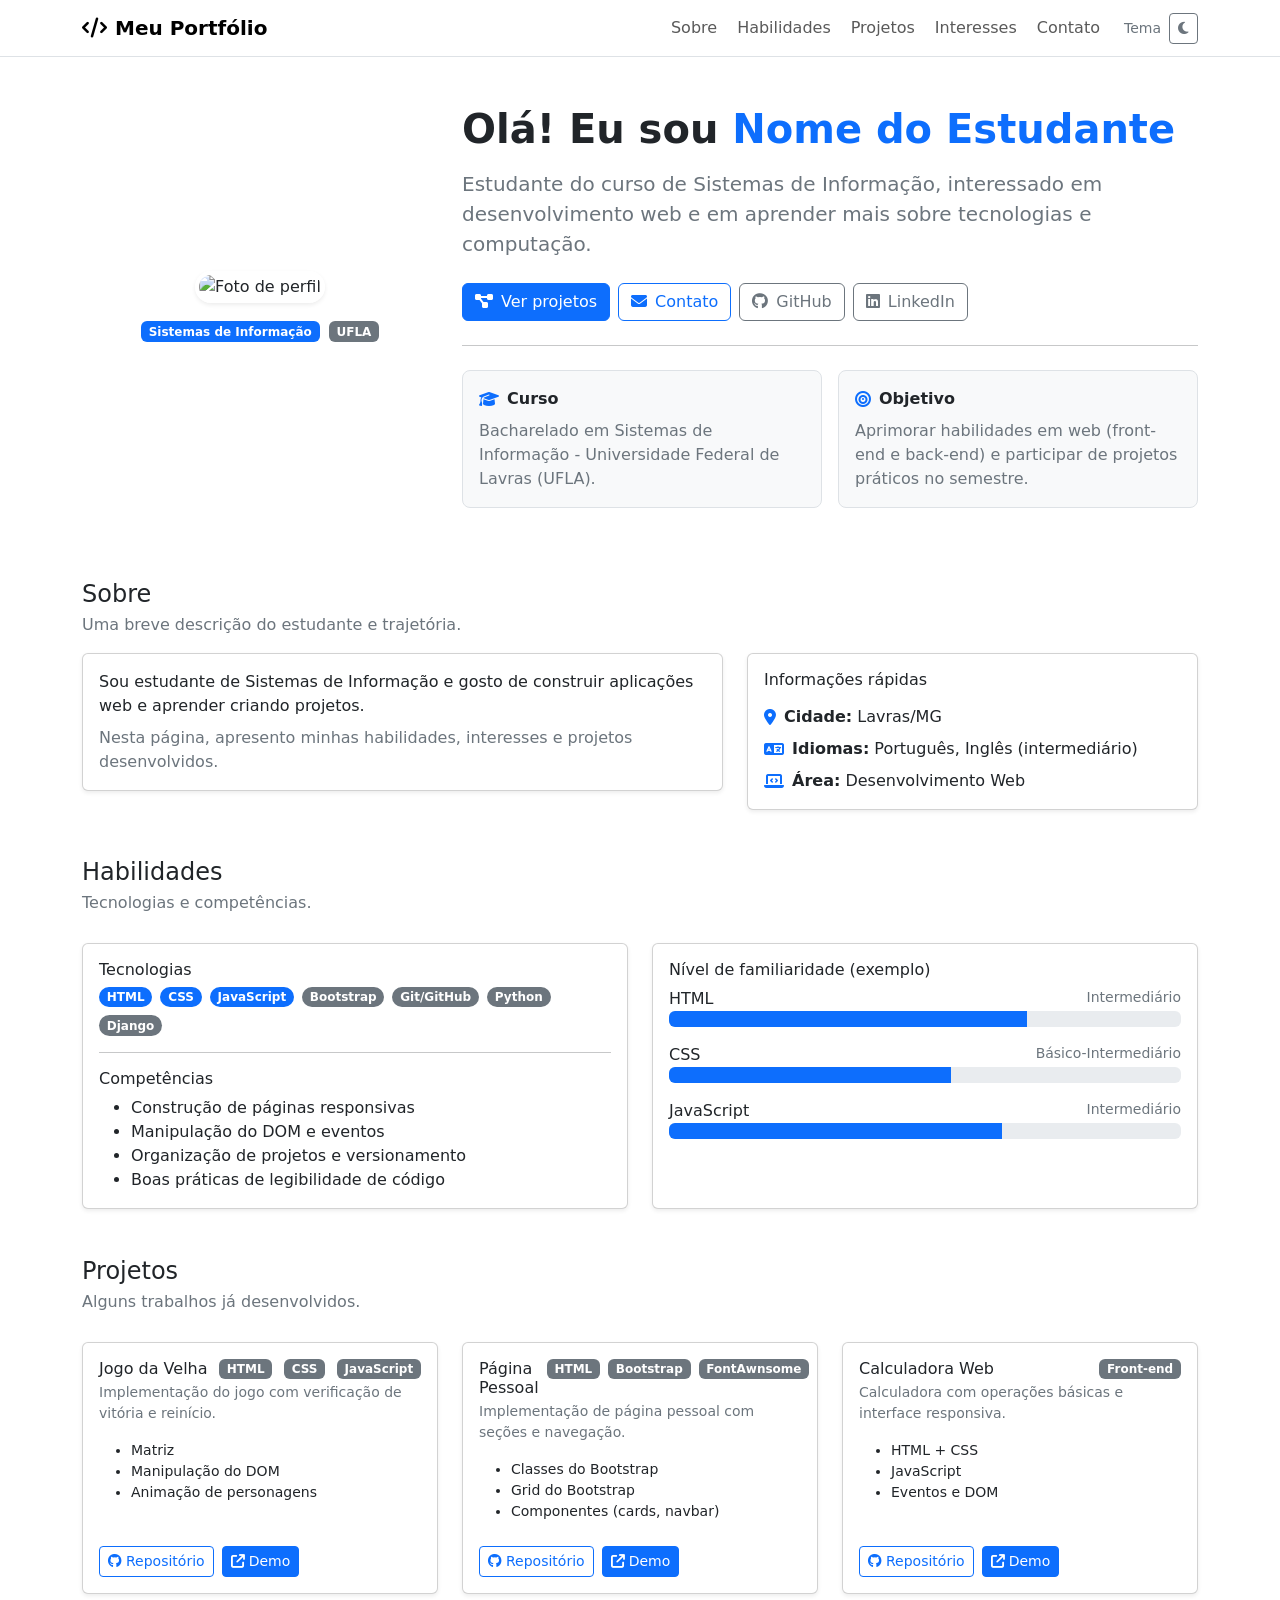
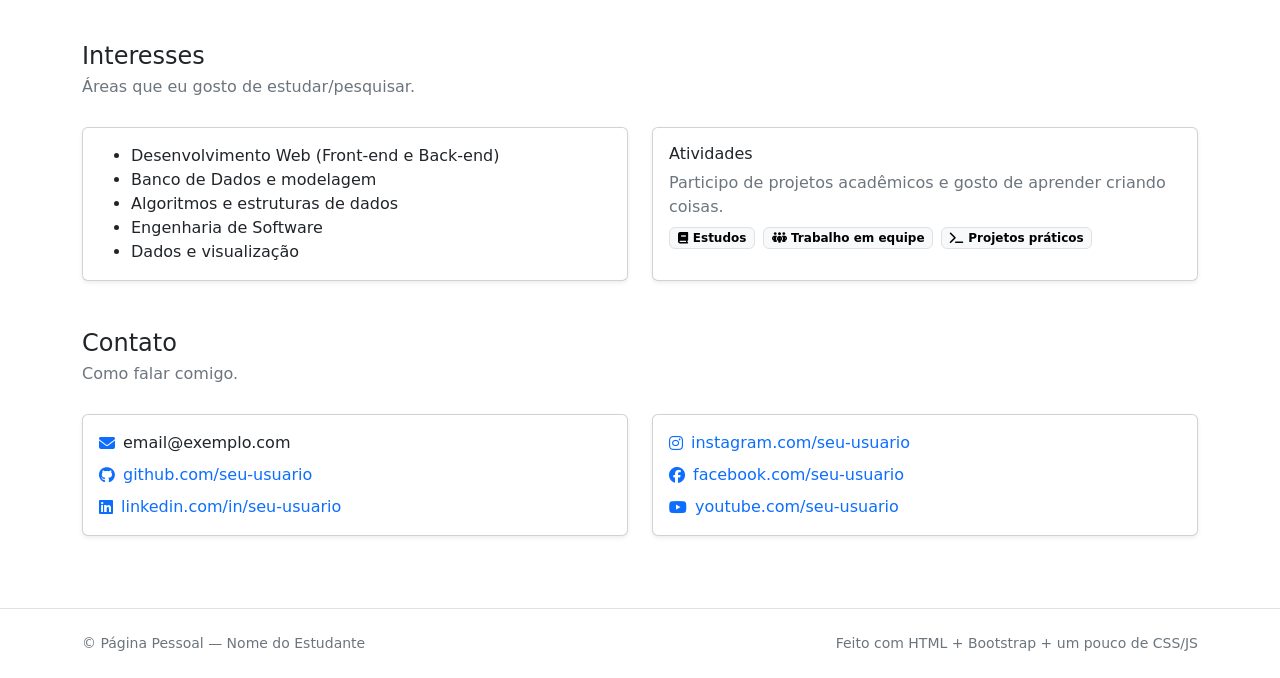
==== bootstrap/index.html @ 82d52e4e "feat: estrutura do projeto e a versao inicial com Bootstrap Cria a estrutura de pastas e arquivos in" ====
<!DOCTYPE html>
<html lang="pt-BR" data-bs-theme="light">
    <head>
        <meta charset="utf-8">
        <meta name="viewport" content="width=device-width, initial-scale=1.0">
        <title>Página Pessoal</title>

        <!-- Bootstrap 5 (CSS) -->
        <link href="https://cdn.jsdelivr.net/npm/bootstrap@5.3.3/dist/css/bootstrap.min.css" rel="stylesheet">

        <!-- Font Awesome (ícones) -->
        <link rel="stylesheet" href="https://cdnjs.cloudflare.com/ajax/libs/font-awesome/6.5.0/css/all.min.css">

        <!-- CSS do projeto (externo) -->
        <link rel="stylesheet" href="assets/css/styles.css">
    </head>
    <body class="bg-body">
        <!-- Navbar -->
        <nav class="navbar navbar-expand-lg border-bottom bg-body sticky-top">
            <div class="container">
                <a class="navbar-brand fw-semibold" href="#top">
                    <i class="fa-solid fa-code me-2"></i>Meu Portfólio
                </a>
                <button class="navbar-toggler" type="button" data-bs-toggle="collapse" data-bs-target="#navContent">
                    <span class="navbar-toggler-icon"></span>
                </button>
                <div class="collapse navbar-collapse" id="navContent">
                    <ul class="navbar-nav ms-auto gap-lg-1">
                        <li class="nav-item"><a class="nav-link" href="#sobre">Sobre</a></li>
                        <li class="nav-item"><a class="nav-link" href="#habilidades">Habilidades</a></li>
                        <li class="nav-item"><a class="nav-link" href="#projetos">Projetos</a></li>
                        <li class="nav-item"><a class="nav-link" href="#interesses">Interesses</a></li>
                        <li class="nav-item"><a class="nav-link" href="#contato">Contato</a></li>
                    </ul>
                    <div class="ms-lg-3 d-flex align-items-center gap-2 py-2 py-lg-0">
                        <span class="small text-secondary d-none d-lg-inline">Tema</span>
                        <button id="themeToggle" class="btn btn-outline-secondary btn-sm" type="button">
                            <i class="fa-solid fa-moon"></i>
                        </button>
                    </div>
                </div>
            </div>
        </nav>

        <!-- Header / Informações Básicas -->
        <header id="top" class="py-5">
            <div class="container">
                <div class="row align-items-center g-4">
                    <div class="col-12 col-lg-4 text-center">
                        <img class="profile-img shadow-sm" src="assets/img/foto.svg" alt="Foto de perfil">
                        <div class="mt-3">
                            <span class="badge text-bg-primary me-1">Sistemas de Informação</span>
                            <span class="badge text-bg-secondary">UFLA</span>
                        </div>
                    </div>
                    <div class="col-12 col-lg-8">
                        <h1 class="display-6 fw-semibold mb-3">
                            Olá! Eu sou <span class="text-primary">Nome do Estudante</span>
                        </h1>
                        <p class="lead text-secondary mb-4">
                            Estudante do curso de Sistemas de Informação, interessado em desenvolvimento web e em aprender mais sobre tecnologias e computação.
                        </p>
                        <div class="d-flex flex-wrap gap-2">
                            <a class="btn btn-primary" href="#projetos">
                                <i class="fa-solid fa-diagram-project me-2"></i>Ver projetos
                            </a>
                            <a class="btn btn-outline-primary" href="#contato">
                                <i class="fa-solid fa-envelope me-2"></i>Contato
                            </a>
                            <a class="btn btn-outline-secondary" href="https://github.com/" target="_blank">
                                <i class="fa-brands fa-github me-2"></i>GitHub
                            </a>
                            <a class="btn btn-outline-secondary" href="https://www.linkedin.com/" target="_blank">
                                <i class="fa-brands fa-linkedin me-2"></i>LinkedIn
                            </a>
                        </div>
                        <hr class="my-4">
                        <div class="row g-3">
                            <div class="col-12 col-md-6">
                                <div class="p-3 rounded-3 border bg-body-tertiary">
                                    <div class="d-flex align-items-center gap-2 mb-2">
                                        <i class="fa-solid fa-graduation-cap text-primary"></i>
                                        <strong>Curso</strong>
                                    </div>
                                    <p class="mb-0 text-secondary">
                                        Bacharelado em Sistemas de Informação - Universidade Federal de Lavras (UFLA).
                                    </p>
                                </div>
                            </div>
                            <div class="col-12 col-md-6">
                                <div class="p-3 rounded-3 border bg-body-tertiary">
                                    <div class="d-flex align-items-center gap-2 mb-2">
                                        <i class="fa-solid fa-bullseye text-primary"></i>
                                        <strong>Objetivo</strong>
                                    </div>
                                    <p class="mb-0 text-secondary">
                                        Aprimorar habilidades em web (front-end e back-end) e participar de projetos práticos no semestre.
                                    </p>
                                </div>
                            </div>
                        </div>
                    </div>
                </div>
            </div>
        </header>

        <main class="pb-5">
            <!-- Sobre -->
            <section id="sobre" class="py-4">
                <div class="container">
                    <div class="mb-3">
                        <h2 class="h4 mb-1">Sobre</h2>
                        <p class="text-secondary mb-0">Uma breve descrição do estudante e trajetória.</p>
                    </div>
                    <div class="row g-4">
                        <div class="col-12 col-lg-7">
                            <div class="card shadow-sm">
                                <div class="card-body">
                                    <p class="mb-2">
                                        Sou estudante de Sistemas de Informação e gosto de construir aplicações web e aprender criando projetos.
                                    </p>
                                    <p class="mb-0 text-secondary">
                                        Nesta página, apresento minhas habilidades, interesses e projetos desenvolvidos.
                                    </p>
                                </div>
                            </div>
                        </div>
                        <div class="col-12 col-lg-5">
                            <div class="card shadow-sm">
                                <div class="card-body">
                                    <h3 class="h6 mb-3">Informações rápidas</h3>
                                    <ul class="list-unstyled mb-0">
                                        <li class="d-flex gap-2 mb-2">
                                            <i class="fa-solid fa-location-dot text-primary mt-1"></i>
                                            <div><strong>Cidade:</strong> Lavras/MG</div>
                                        </li>
                                        <li class="d-flex gap-2 align-items-start mb-2">
                                            <i class="fa-solid fa-language mt-1 text-primary"></i>
                                            <div><strong>Idiomas:</strong> Português, Inglês (intermediário)</div>
                                        </li>
                                        <li class="d-flex gap-2">
                                            <i class="fa-solid fa-laptop-code text-primary mt-1"></i>
                                            <div><strong>Área:</strong> Desenvolvimento Web</div>
                                        </li>
                                    </ul>
                                </div>
                            </div>
                        </div>
                    </div>
                </div>
            </section>
            <!-- Habilidades -->
            <section id="habilidades" class="py-4">
                <div class="container">
                    <div class="section-title">
                        <h2 class="h4 mb-1">Habilidades</h2>
                        <p class="text-secondary mb-0">Tecnologias e competências.</p>
                    </div>
                    <div class="row g-4 mt-1">
                        <div class="col-12 col-lg-6">
                            <div class="card shadow-sm h-100">
                                <div class="card-body">
                                    <h3 class="h6">Tecnologias</h3>
                                    <div class="d-flex flex-wrap gap-2">
                                        <span class="badge rounded-pill text-bg-primary">HTML</span>
                                        <span class="badge rounded-pill text-bg-primary">CSS</span>
                                        <span class="badge rounded-pill text-bg-primary">JavaScript</span>
                                        <span class="badge rounded-pill text-bg-secondary">Bootstrap</span>
                                        <span class="badge rounded-pill text-bg-secondary">Git/GitHub</span>
                                        <span class="badge rounded-pill text-bg-secondary">Python</span>
                                        <span class="badge rounded-pill text-bg-secondary">Django</span>
                                    </div>
                                    <hr>
                                    <h3 class="h6">Competências</h3>
                                    <ul class="mb-0">
                                        <li>Construção de páginas responsivas</li>
                                        <li>Manipulação do DOM e eventos</li>
                                        <li>Organização de projetos e versionamento</li>
                                        <li>Boas práticas de legibilidade de código</li>
                                    </ul>
                                </div>
                            </div>
                        </div>
                        <div class="col-12 col-lg-6">
                            <div class="card shadow-sm h-100">
                                <div class="card-body">
                                    <h3 class="h6">Nível de familiaridade (exemplo)</h3>
                                    <div class="mb-3">
                                        <div class="d-flex justify-content-between">
                                            <span>HTML</span><span class="text-secondary small">Intermediário</span>
                                        </div>
                                        <div class="progress" role="progressbar" aria-label="HTML" aria-valuenow="70" aria-valuemin="0" aria-valuemax="100">
                                            <div class="progress-bar" style="width: 70%"></div>
                                        </div>
                                    </div>
                                    <div class="mb-3">
                                        <div class="d-flex justify-content-between">
                                            <span>CSS</span><span class="text-secondary small">Básico-Intermediário</span>
                                        </div>
                                        <div class="progress" role="progressbar" aria-label="CSS" aria-valuenow="55" aria-valuemin="0" aria-valuemax="100">
                                            <div class="progress-bar" style="width: 55%"></div>
                                        </div>
                                    </div>
                                    <div class="mb-0">
                                        <div class="d-flex justify-content-between">
                                            <span>JavaScript</span><span class="text-secondary small">Intermediário</span>
                                        </div>
                                        <div class="progress" role="progressbar" aria-label="JavaScript" aria-valuenow="65" aria-valuemin="0" aria-valuemax="100">
                                            <div class="progress-bar" style="width: 65%"></div>
                                        </div>
                                    </div>
                                </div>
                            </div>
                        </div>
                    </div>
                </div>
            </section>
            <!-- Projetos -->
            <section id="projetos" class="py-4">
                <div class="container">
                    <div class="section-title">
                        <h2 class="h4 mb-1">Projetos</h2>
                        <p class="text-secondary mb-0">Alguns trabalhos já desenvolvidos.</p>
                    </div>
                    <div class="row g-4 mt-1">
                        <div class="col-12 col-md-6 col-lg-4">
                            <div class="card shadow-sm h-100">
                                <div class="card-body d-flex flex-column">
                                    <div class="d-flex align-items-start justify-content-between gap-2">
                                        <h3 class="h6 mb-1">Jogo da Velha</h3>
                                        <span class="badge text-bg-secondary">HTML</span>
                                        <span class="badge text-bg-secondary">CSS</span>
                                        <span class="badge text-bg-secondary">JavaScript</span>
                                    </div>
                                    <p class="text-secondary small">
                                        Implementação do jogo com verificação de vitória e reinício.
                                    </p>
                                    <ul class="small mb-4">
                                        <li>Matriz</li>
                                        <li>Manipulação do DOM</li>
                                        <li>Animação de personagens</li>
                                    </ul>
                                    <div class="mt-auto d-flex gap-2">
                                        <a class="btn btn-sm btn-outline-primary" href="#" target="_blank" rel="noreferrer">
                                            <i class="fa-brands fa-github me-1"></i>Repositório
                                        </a>
                                        <a class="btn btn-sm btn-primary" href="#" target="_blank" rel="noreferrer">
                                            <i class="fa-solid fa-arrow-up-right-from-square me-1"></i>Demo
                                        </a>
                                    </div>
                                </div>
                            </div>
                        </div>
                        <div class="col-12 col-md-6 col-lg-4">
                            <div class="card shadow-sm h-100">
                                <div class="card-body d-flex flex-column">
                                    <div class="d-flex align-items-start justify-content-between gap-2">
                                        <h3 class="h6 mb-1">Página Pessoal</h3>
                                        <span class="badge text-bg-secondary">HTML</span>
                                        <span class="badge text-bg-secondary">Bootstrap</span>
                                        <span class="badge text-bg-secondary">FontAwnsome</span>
                                    </div>
                                    <p class="text-secondary small">
                                        Implementação de página pessoal com seções e navegação.
                                    </p>
                                    <ul class="small mb-4">
                                        <li>Classes do Bootstrap</li>
                                        <li>Grid do Bootstrap</li>
                                        <li>Componentes (cards, navbar)</li>
                                    </ul>
                                    <div class="mt-auto d-flex gap-2">
                                        <a class="btn btn-sm btn-outline-primary" href="#" target="_blank" rel="noreferrer">
                                            <i class="fa-brands fa-github me-1"></i>Repositório
                                        </a>
                                        <a class="btn btn-sm btn-primary" href="#" target="_blank" rel="noreferrer">
                                            <i class="fa-solid fa-arrow-up-right-from-square me-1"></i>Demo
                                        </a>
                                    </div>
                                </div>
                            </div>
                        </div>
                        <div class="col-12 col-md-6 col-lg-4">
                            <div class="card shadow-sm h-100">
                                <div class="card-body d-flex flex-column">
                                    <div class="d-flex align-items-start justify-content-between gap-2">
                                        <h3 class="h6 mb-1">Calculadora Web</h3>
                                        <span class="badge text-bg-secondary">Front-end</span>
                                    </div>
                                    <p class="text-secondary small">
                                        Calculadora com operações básicas e interface responsiva.
                                    </p>
                                    <ul class="small mb-4">
                                        <li>HTML + CSS</li>
                                        <li>JavaScript</li>
                                        <li>Eventos e DOM</li>
                                    </ul>
                                    <div class="mt-auto d-flex gap-2">
                                        <a class="btn btn-sm btn-outline-primary" href="#" target="_blank" rel="noreferrer">
                                            <i class="fa-brands fa-github me-1"></i>Repositório
                                        </a>
                                        <a class="btn btn-sm btn-primary" href="#" target="_blank" rel="noreferrer">
                                            <i class="fa-solid fa-arrow-up-right-from-square me-1"></i>Demo
                                        </a>
                                    </div>
                                </div>
                            </div>
                        </div>
                    </div>
                </div>
            </section>
            <!-- Interesses -->
            <section id="interesses" class="py-4">
                <div class="container">
                    <div class="section-title">
                        <h2 class="h4 mb-1">Interesses</h2>
                        <p class="text-secondary mb-0">Áreas que eu gosto de estudar/pesquisar.</p>
                    </div>
                    <div class="row g-4 mt-1">
                        <div class="col-12 col-lg-6">
                            <div class="card shadow-sm h-100">
                                <div class="card-body">
                                    <ul class="mb-0">
                                    <li>Desenvolvimento Web (Front-end e Back-end)</li>
                                    <li>Banco de Dados e modelagem</li>
                                    <li>Algoritmos e estruturas de dados</li>
                                    <li>Engenharia de Software</li>
                                    <li>Dados e visualização</li>
                                    </ul>
                                </div>
                            </div>
                        </div>
                        <div class="col-12 col-lg-6">
                            <div class="card shadow-sm h-100">
                                <div class="card-body">
                                    <h3 class="h6">Atividades</h3>
                                    <p class="text-secondary mb-2">
                                        Participo de projetos acadêmicos e gosto de aprender criando coisas.
                                    </p>
                                    <div class="d-flex flex-wrap gap-2">
                                        <span class="badge text-bg-light border"><i class="fa-solid fa-book me-1"></i>Estudos</span>
                                        <span class="badge text-bg-light border"><i class="fa-solid fa-people-group me-1"></i>Trabalho em equipe</span>
                                        <span class="badge text-bg-light border"><i class="fa-solid fa-terminal me-1"></i>Projetos práticos</span>
                                    </div>
                                </div>
                            </div>
                        </div>
                    </div>
                </div>
            </section>
            <!-- Contato -->
            <section id="contato" class="py-4">
                <div class="container">
                    <div class="section-title">
                        <h2 class="h4 mb-1">Contato</h2>
                        <p class="text-secondary mb-0">Como falar comigo.</p>
                    </div>
                    <div class="row g-4 mt-1">
                        <div class="col-12 col-lg-6">
                            <div class="card shadow-sm">
                                <div class="card-body">
                                    <ul class="list-unstyled mb-0">
                                        <li class="d-flex gap-2 align-items-center mb-2">
                                            <i class="fa-solid fa-envelope text-primary"></i>
                                            <span>email@exemplo.com</span>
                                        </li>
                                        <li class="d-flex gap-2 align-items-center mb-2">
                                            <i class="fa-brands fa-github text-primary"></i>
                                            <a class="link-underline link-underline-opacity-0" href="https://github.com/" target="_blank" rel="noreferrer">
                                                github.com/seu-usuario
                                            </a>
                                        </li>
                                        <li class="d-flex gap-2 align-items-center">
                                            <i class="fa-brands fa-linkedin text-primary"></i>
                                            <a class="link-underline link-underline-opacity-0" href="https://www.linkedin.com/" target="_blank" rel="noreferrer">
                                                linkedin.com/in/seu-usuario
                                            </a>
                                        </li>
                                    </ul>
                                </div>
                            </div>
                        </div>
                        <div class="col-12 col-lg-6">
                            <div class="card shadow-sm">
                                <div class="card-body">
                                    <ul class="list-unstyled mb-0">
                                        <li class="d-flex gap-2 align-items-center mb-2">
                                            <i class="fa-brands fa-instagram text-primary"></i>
                                            <a class="link-underline link-underline-opacity-0" href="https://instagram.com/" target="_blank" rel="noreferrer">
                                                instagram.com/seu-usuario
                                            </a>
                                        </li>
                                        <li class="d-flex gap-2 align-items-center mb-2">
                                            <i class="fa-brands fa-facebook text-primary"></i>
                                            <a class="link-underline link-underline-opacity-0" href="https://facebook.com/" target="_blank" rel="noreferrer">
                                                facebook.com/seu-usuario
                                            </a>
                                        </li>
                                        <li class="d-flex gap-2 align-items-center">
                                            <i class="fa-brands fa-youtube text-primary"></i>
                                            <a class="link-underline link-underline-opacity-0" href="https://www.youtube.com/" target="_blank" rel="noreferrer">
                                                youtube.com/seu-usuario
                                            </a>
                                        </li>
                                    </ul>
                                </div>
                            </div>
                        </div>
                    </div>
                </div>
            </section>
        </main>

        <!-- Rodapé da Página -->
        <footer class="border-top py-4">
            <div class="container d-flex flex-column flex-md-row justify-content-between gap-2">
                <small class="text-secondary">© <span id="year"></span> Página Pessoal — Nome do Estudante</small>
                <small class="text-secondary">Feito com HTML + Bootstrap + um pouco de CSS/JS</small>
            </div>
        </footer>

        <!-- Bootstrap JS (necessário para navbar colapsável) -->
        <script src="https://cdn.jsdelivr.net/npm/bootstrap@5.3.3/dist/js/bootstrap.bundle.min.js"></script>

        <!-- JS do projeto -->
        <script src="assets/js/script.js"></script>
    </body>
</html>
---- bootstrap/assets/css/styles.css ----
/* Ajusta tamanho da imagem de perfil */
.profile-img {
    width: 160px;
    height: 160px;
    border-radius: 999px;
    border: 4px solid rgba(255, 255, 255, 0.7);
}

/* Melhorar espaçamento do âncora/título (por causa da navbar fixa) */
section {
    scroll-margin-top: 90px;
}
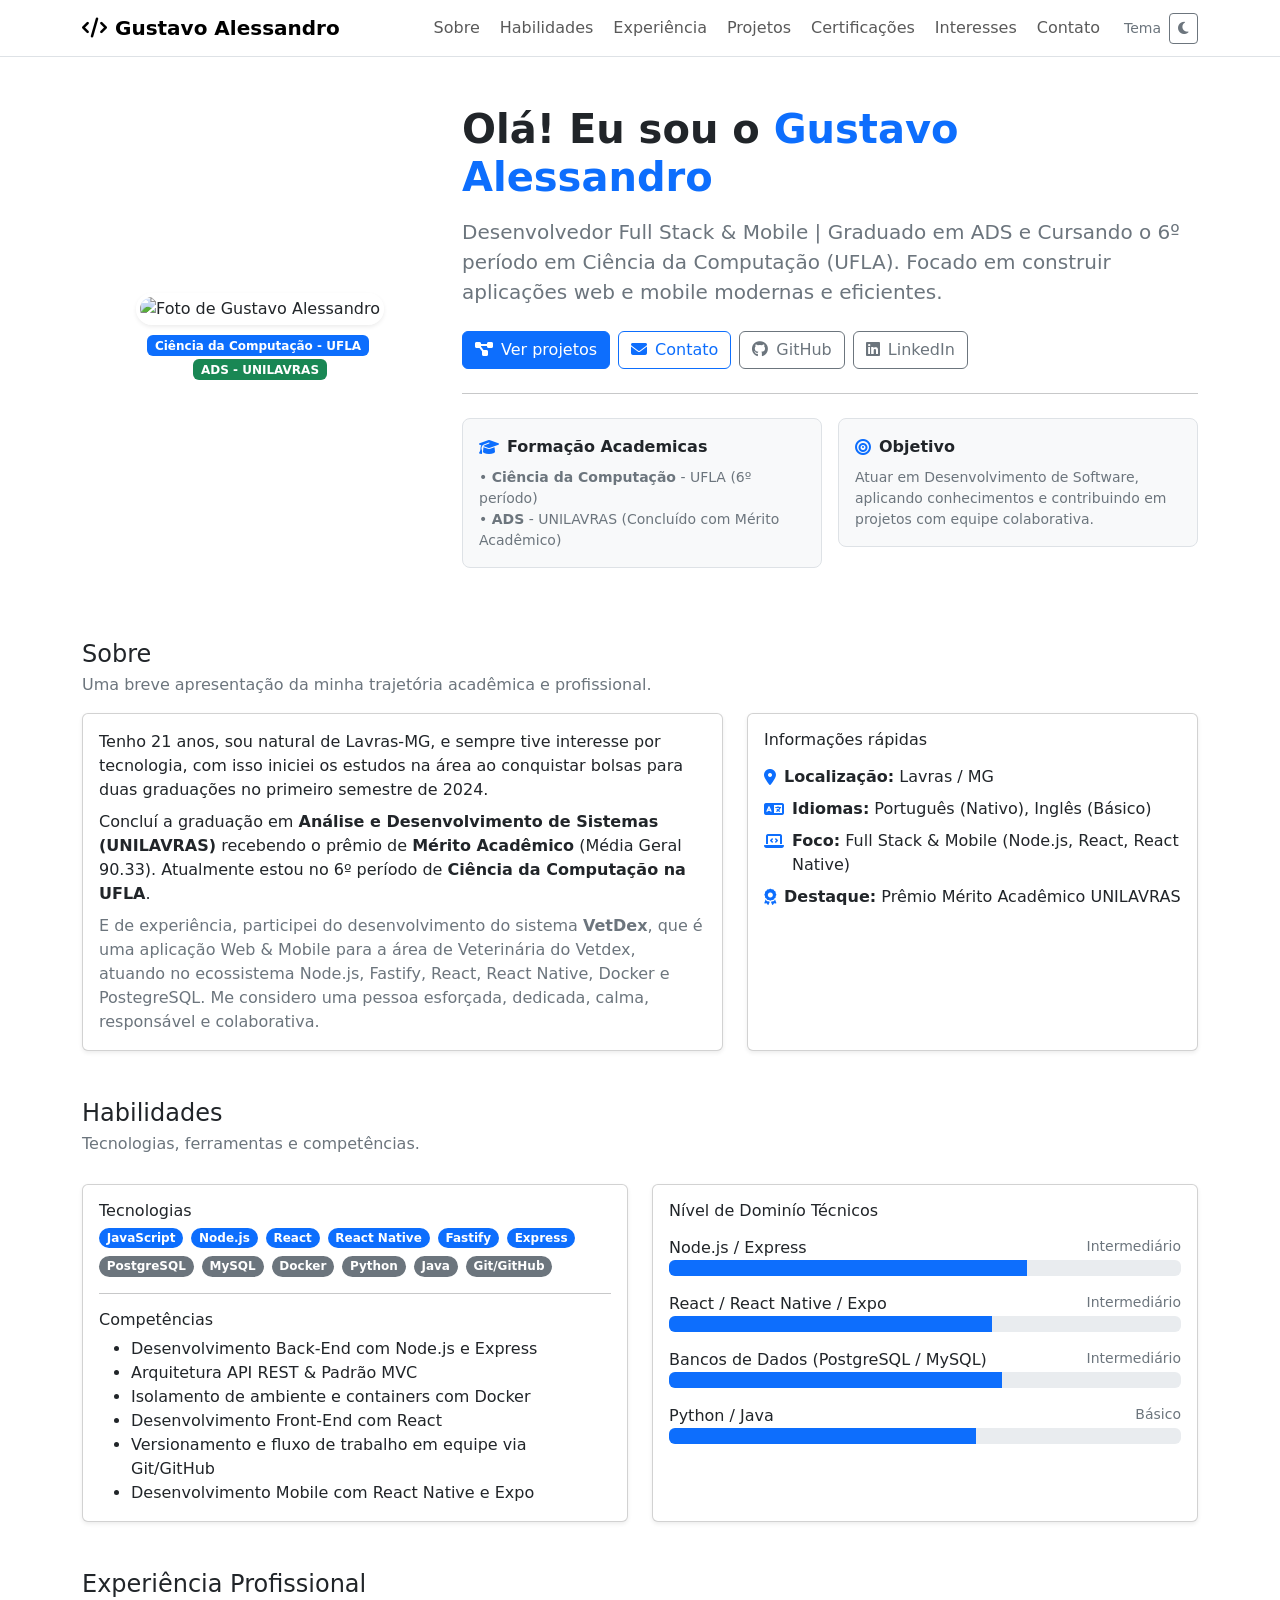
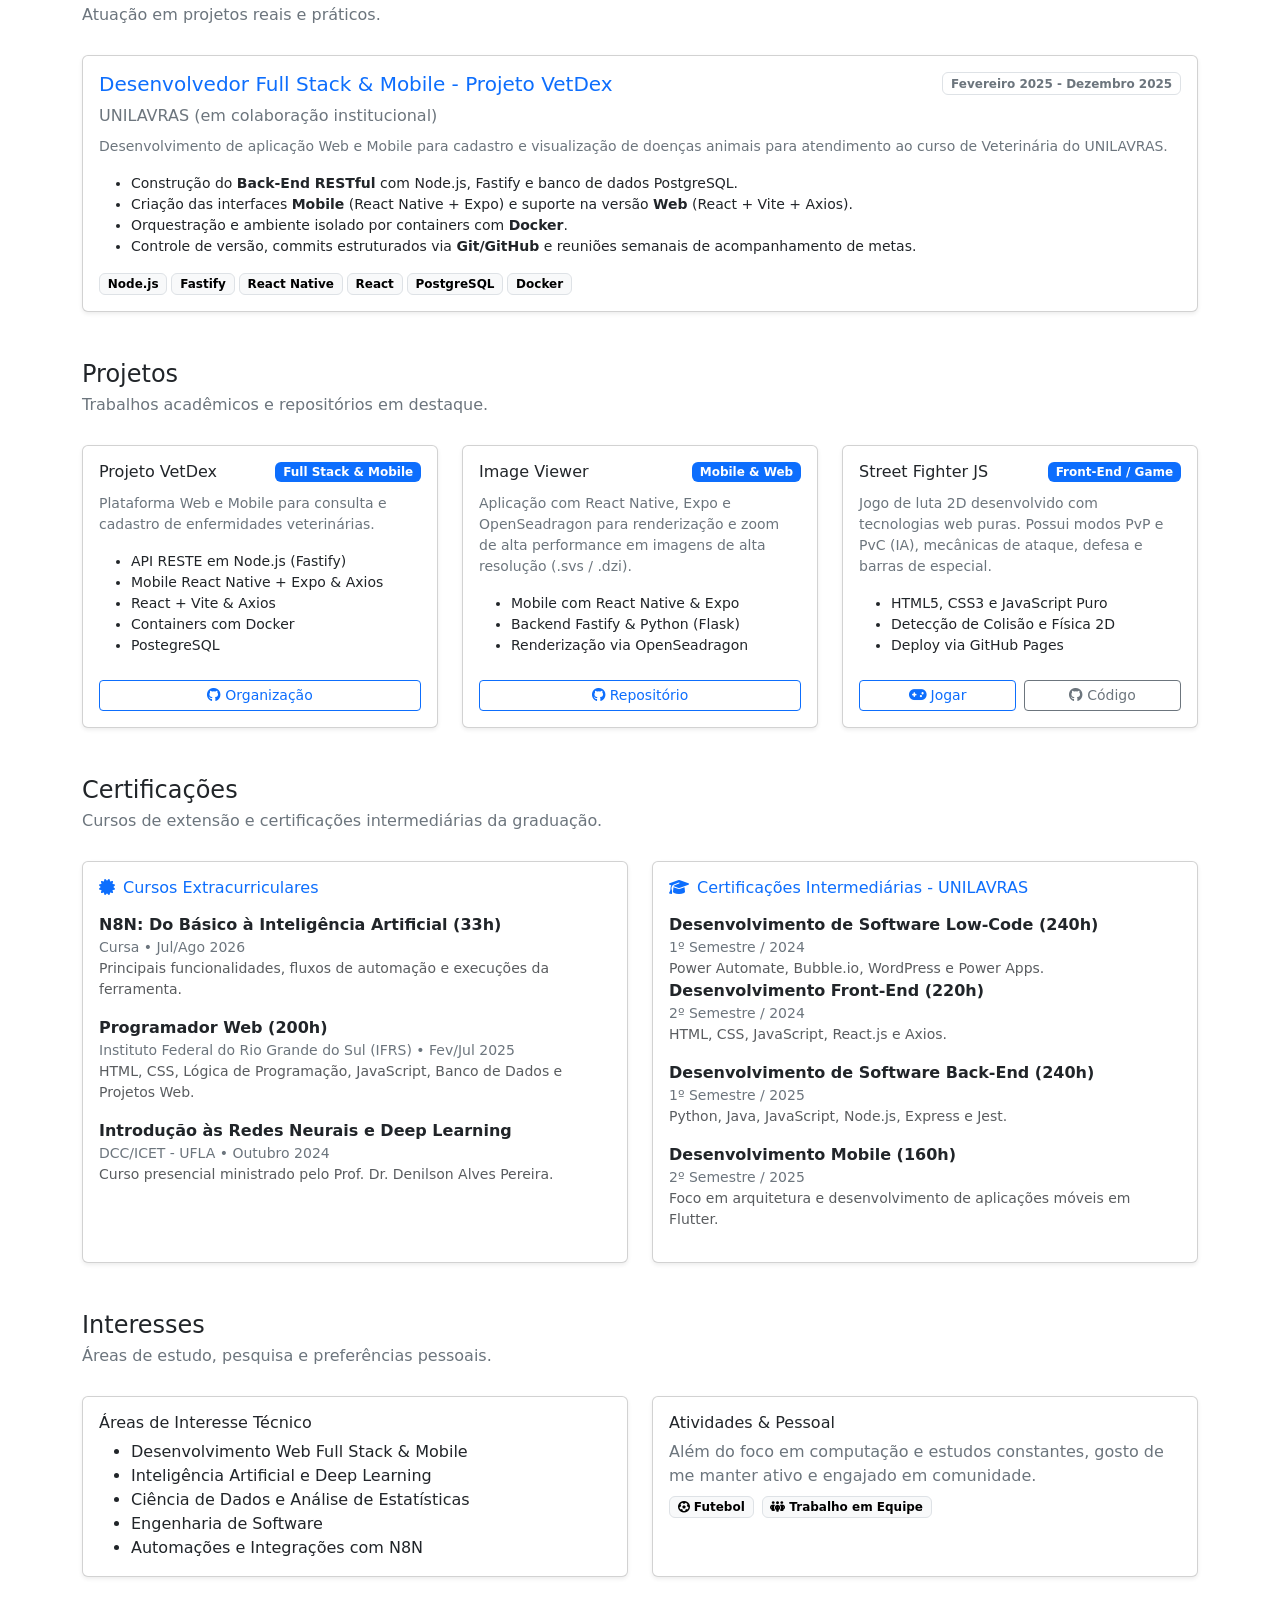
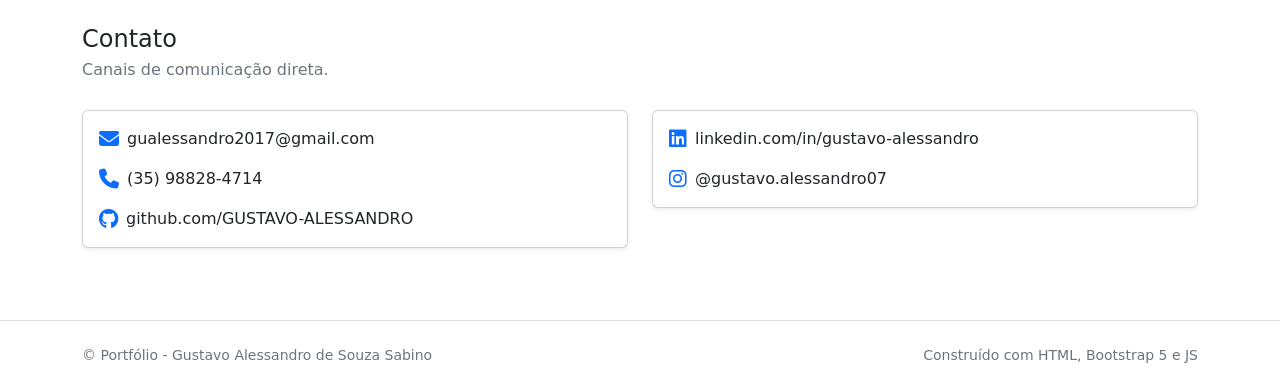
==== commit 9e5a1abb: "feat(portfolio): adiciona projetos, certificações e dados pessoais na aba do bootstrap Atualiza a pá" ====
--- a/bootstrap/index.html
+++ b/bootstrap/index.html
@@ -3,7 +3,7 @@
     <head>
         <meta charset="utf-8">
         <meta name="viewport" content="width=device-width, initial-scale=1.0">
-        <title>Página Pessoal</title>
+        <title>Portfólio Gustavo Alessandro</title>
 
         <!-- Bootstrap 5 (CSS) -->
         <link href="https://cdn.jsdelivr.net/npm/bootstrap@5.3.3/dist/css/bootstrap.min.css" rel="stylesheet">
@@ -19,7 +19,7 @@
         <nav class="navbar navbar-expand-lg border-bottom bg-body sticky-top">
             <div class="container">
                 <a class="navbar-brand fw-semibold" href="#top">
-                    <i class="fa-solid fa-code me-2"></i>Meu Portfólio
+                    <i class="fa-solid fa-code me-2"></i>Gustavo Alessandro
                 </a>
                 <button class="navbar-toggler" type="button" data-bs-toggle="collapse" data-bs-target="#navContent">
                     <span class="navbar-toggler-icon"></span>
@@ -28,13 +28,15 @@
                     <ul class="navbar-nav ms-auto gap-lg-1">
                         <li class="nav-item"><a class="nav-link" href="#sobre">Sobre</a></li>
                         <li class="nav-item"><a class="nav-link" href="#habilidades">Habilidades</a></li>
+                        <li class="nav-item"><a class="nav-link" href="#experiencia">Experiência</a></li>
                         <li class="nav-item"><a class="nav-link" href="#projetos">Projetos</a></li>
+                        <li class="nav-item"><a class="nav-link" href="#certificacoes">Certificações</a></li>
                         <li class="nav-item"><a class="nav-link" href="#interesses">Interesses</a></li>
                         <li class="nav-item"><a class="nav-link" href="#contato">Contato</a></li>
                     </ul>
                     <div class="ms-lg-3 d-flex align-items-center gap-2 py-2 py-lg-0">
                         <span class="small text-secondary d-none d-lg-inline">Tema</span>
-                        <button id="themeToggle" class="btn btn-outline-secondary btn-sm" type="button">
+                        <button id="themeToggle" class="btn btn-outline-secondary btn-sm" type="button" aria-label="Alternar tema">
                             <i class="fa-solid fa-moon"></i>
                         </button>
                     </div>
@@ -47,18 +49,18 @@
             <div class="container">
                 <div class="row align-items-center g-4">
                     <div class="col-12 col-lg-4 text-center">
-                        <img class="profile-img shadow-sm" src="assets/img/foto.svg" alt="Foto de perfil">
-                        <div class="mt-3">
-                            <span class="badge text-bg-primary me-1">Sistemas de Informação</span>
-                            <span class="badge text-bg-secondary">UFLA</span>
+                        <img class="profile-img shadow-sm" src="assets/img/foto.svg" alt="Foto de Gustavo Alessandro">
+                        <div class="mt-2">
+                            <span class="badge text-bg-primary me-1">Ciência da Computação - UFLA</span>
+                            <span class="badge text-bg-success">ADS - UNILAVRAS</span>
                         </div>
                     </div>
                     <div class="col-12 col-lg-8">
                         <h1 class="display-6 fw-semibold mb-3">
-                            Olá! Eu sou <span class="text-primary">Nome do Estudante</span>
+                            Olá! Eu sou o <span class="text-primary">Gustavo Alessandro</span>
                         </h1>
                         <p class="lead text-secondary mb-4">
-                            Estudante do curso de Sistemas de Informação, interessado em desenvolvimento web e em aprender mais sobre tecnologias e computação.
+                            Desenvolvedor Full Stack & Mobile | Graduado em ADS e Cursando o 6º período em Ciência da Computação (UFLA). Focado em construir aplicações web e mobile modernas e eficientes.
                         </p>
                         <div class="d-flex flex-wrap gap-2">
                             <a class="btn btn-primary" href="#projetos">
@@ -67,10 +69,10 @@
                             <a class="btn btn-outline-primary" href="#contato">
                                 <i class="fa-solid fa-envelope me-2"></i>Contato
                             </a>
-                            <a class="btn btn-outline-secondary" href="https://github.com/" target="_blank">
+                            <a class="btn btn-outline-secondary" href="https://github.com/GUSTAVO-ALESSANDRO" target="_blank" rel="noreferrer">
                                 <i class="fa-brands fa-github me-2"></i>GitHub
                             </a>
-                            <a class="btn btn-outline-secondary" href="https://www.linkedin.com/" target="_blank">
+                            <a class="btn btn-outline-secondary" href="https://www.linkedin.com/in/gustavo-alessandro-de-souza-sabino-3167a1341" target="_blank" rel="noreferrer">
                                 <i class="fa-brands fa-linkedin me-2"></i>LinkedIn
                             </a>
                         </div>
@@ -80,10 +82,11 @@
                                 <div class="p-3 rounded-3 border bg-body-tertiary">
                                     <div class="d-flex align-items-center gap-2 mb-2">
                                         <i class="fa-solid fa-graduation-cap text-primary"></i>
-                                        <strong>Curso</strong>
-                                    </div>
-                                    <p class="mb-0 text-secondary">
-                                        Bacharelado em Sistemas de Informação - Universidade Federal de Lavras (UFLA).
+                                        <strong>Formação Academicas</strong>
+                                    </div>
+                                    <p class="mb-0 text-secondary small">
+                                        • <strong>Ciência da Computação</strong> - UFLA (6º período)<br>
+                                        • <strong>ADS</strong> - UNILAVRAS (Concluído com Mérito Acadêmico)
                                     </p>
                                 </div>
                             </div>
@@ -93,8 +96,8 @@
                                         <i class="fa-solid fa-bullseye text-primary"></i>
                                         <strong>Objetivo</strong>
                                     </div>
-                                    <p class="mb-0 text-secondary">
-                                        Aprimorar habilidades em web (front-end e back-end) e participar de projetos práticos no semestre.
+                                    <p class="mb-0 text-secondary small">
+                                        Atuar em Desenvolvimento de Software, aplicando conhecimentos e contribuindo em projetos com equipe colaborativa.
                                     </p>
                                 </div>
                             </div>
@@ -110,51 +113,59 @@
                 <div class="container">
                     <div class="mb-3">
                         <h2 class="h4 mb-1">Sobre</h2>
-                        <p class="text-secondary mb-0">Uma breve descrição do estudante e trajetória.</p>
+                        <p class="text-secondary mb-0">Uma breve apresentação da minha trajetória acadêmica e profissional.</p>
                     </div>
                     <div class="row g-4">
                         <div class="col-12 col-lg-7">
-                            <div class="card shadow-sm">
+                            <div class="card shadow-sm h-100">
                                 <div class="card-body">
                                     <p class="mb-2">
-                                        Sou estudante de Sistemas de Informação e gosto de construir aplicações web e aprender criando projetos.
+                                        Tenho 21 anos, sou natural de Lavras-MG, e sempre tive interesse por tecnologia, com isso iniciei os estudos na área ao conquistar bolsas para duas graduações no primeiro semestre de 2024.
+                                    </p>
+                                    <p class="mb-2">
+                                        Concluí a graduação em <strong>Análise e Desenvolvimento de Sistemas (UNILAVRAS)</strong> recebendo o prêmio de <strong>Mérito Acadêmico</strong> (Média Geral 90.33). Atualmente estou no 6º período de <strong>Ciência da Computação na UFLA</strong>.
                                     </p>
                                     <p class="mb-0 text-secondary">
-                                        Nesta página, apresento minhas habilidades, interesses e projetos desenvolvidos.
+                                        E de experiência, participei do desenvolvimento do sistema <strong>VetDex</strong>, que é uma aplicação Web & Mobile para a área de Veterinária do Vetdex, atuando no ecossistema Node.js, Fastify, React, React Native, Docker e PostegreSQL. Me considero uma pessoa esforçada, dedicada, calma, responsável e colaborativa.
                                     </p>
                                 </div>
                             </div>
                         </div>
                         <div class="col-12 col-lg-5">
-                            <div class="card shadow-sm">
+                            <div class="card shadow-sm h-100">
                                 <div class="card-body">
                                     <h3 class="h6 mb-3">Informações rápidas</h3>
                                     <ul class="list-unstyled mb-0">
                                         <li class="d-flex gap-2 mb-2">
                                             <i class="fa-solid fa-location-dot text-primary mt-1"></i>
-                                            <div><strong>Cidade:</strong> Lavras/MG</div>
+                                            <div><strong>Localização:</strong> Lavras / MG</div>
                                         </li>
                                         <li class="d-flex gap-2 align-items-start mb-2">
                                             <i class="fa-solid fa-language mt-1 text-primary"></i>
-                                            <div><strong>Idiomas:</strong> Português, Inglês (intermediário)</div>
+                                            <div><strong>Idiomas:</strong> Português (Nativo), Inglês (Básico)</div>
+                                        </li>
+                                        <li class="d-flex gap-2 mb-2">
+                                            <i class="fa-solid fa-laptop-code text-primary mt-1"></i>
+                                            <div><strong>Foco:</strong> Full Stack & Mobile (Node.js, React, React Native)</div>
                                         </li>
                                         <li class="d-flex gap-2">
-                                            <i class="fa-solid fa-laptop-code text-primary mt-1"></i>
-                                            <div><strong>Área:</strong> Desenvolvimento Web</div>
-                                        </li>
-                                    </ul>
-                                </div>
-                            </div>
-                        </div>
-                    </div>
-                </div>
-            </section>
+                                            <i class="fa-solid fa-award text-primary mt-1"></i>
+                                            <div><strong>Destaque:</strong> Prêmio Mérito Acadêmico UNILAVRAS</div>
+                                        </li>
+                                    </ul>
+                                </div>
+                            </div>
+                        </div>
+                    </div>
+                </div>
+            </section>
+
             <!-- Habilidades -->
             <section id="habilidades" class="py-4">
                 <div class="container">
                     <div class="section-title">
                         <h2 class="h4 mb-1">Habilidades</h2>
-                        <p class="text-secondary mb-0">Tecnologias e competências.</p>
+                        <p class="text-secondary mb-0">Tecnologias, ferramentas e competências.</p>
                     </div>
                     <div class="row g-4 mt-1">
                         <div class="col-12 col-lg-6">
@@ -162,243 +173,360 @@
                                 <div class="card-body">
                                     <h3 class="h6">Tecnologias</h3>
                                     <div class="d-flex flex-wrap gap-2">
-                                        <span class="badge rounded-pill text-bg-primary">HTML</span>
-                                        <span class="badge rounded-pill text-bg-primary">CSS</span>
                                         <span class="badge rounded-pill text-bg-primary">JavaScript</span>
-                                        <span class="badge rounded-pill text-bg-secondary">Bootstrap</span>
+                                        <span class="badge rounded-pill text-bg-primary">Node.js</span>
+                                        <span class="badge rounded-pill text-bg-primary">React</span>
+                                        <span class="badge rounded-pill text-bg-primary">React Native</span>
+                                        <span class="badge rounded-pill text-bg-primary">Fastify</span>
+                                        <span class="badge rounded-pill text-bg-primary">Express</span>
+                                        <span class="badge rounded-pill text-bg-secondary">PostgreSQL</span>
+                                        <span class="badge rounded-pill text-bg-secondary">MySQL</span>
+                                        <span class="badge rounded-pill text-bg-secondary">Docker</span>
+                                        <span class="badge rounded-pill text-bg-secondary">Python</span>
+                                        <span class="badge rounded-pill text-bg-secondary">Java</span>
                                         <span class="badge rounded-pill text-bg-secondary">Git/GitHub</span>
-                                        <span class="badge rounded-pill text-bg-secondary">Python</span>
-                                        <span class="badge rounded-pill text-bg-secondary">Django</span>
                                     </div>
                                     <hr>
                                     <h3 class="h6">Competências</h3>
                                     <ul class="mb-0">
-                                        <li>Construção de páginas responsivas</li>
-                                        <li>Manipulação do DOM e eventos</li>
-                                        <li>Organização de projetos e versionamento</li>
-                                        <li>Boas práticas de legibilidade de código</li>
-                                    </ul>
-                                </div>
-                            </div>
-                        </div>
-                        <div class="col-12 col-lg-6">
-                            <div class="card shadow-sm h-100">
-                                <div class="card-body">
-                                    <h3 class="h6">Nível de familiaridade (exemplo)</h3>
+                                        <li>Desenvolvimento Back-End com Node.js e Express</li>
+                                        <li>Arquitetura API REST & Padrão MVC</li>
+                                        <li>Isolamento de ambiente e containers com Docker</li>
+                                        <li>Desenvolvimento Front-End com React</li>
+                                        <li>Versionamento e fluxo de trabalho em equipe via Git/GitHub</li>
+                                        <li>Desenvolvimento Mobile com React Native e Expo</li>
+                                    </ul>
+                                </div>
+                            </div>
+                        </div>
+                        <div class="col-12 col-lg-6">
+                            <div class="card shadow-sm h-100">
+                                <div class="card-body">
+                                    <h3 class="h6 mb-3">Nível de Dominío Técnicos</h3>
+                                    
                                     <div class="mb-3">
                                         <div class="d-flex justify-content-between">
-                                            <span>HTML</span><span class="text-secondary small">Intermediário</span>
-                                        </div>
-                                        <div class="progress" role="progressbar" aria-label="HTML" aria-valuenow="70" aria-valuemin="0" aria-valuemax="100">
+                                            <span>Node.js / Express </span><span class="text-secondary small">Intermediário</span>
+                                        </div>
+                                        <div class="progress" role="progressbar" aria-label="Backend Node" aria-valuenow="85" aria-valuemin="0" aria-valuemax="100">
                                             <div class="progress-bar" style="width: 70%"></div>
                                         </div>
                                     </div>
+
                                     <div class="mb-3">
                                         <div class="d-flex justify-content-between">
-                                            <span>CSS</span><span class="text-secondary small">Básico-Intermediário</span>
-                                        </div>
-                                        <div class="progress" role="progressbar" aria-label="CSS" aria-valuenow="55" aria-valuemin="0" aria-valuemax="100">
-                                            <div class="progress-bar" style="width: 55%"></div>
-                                        </div>
-                                    </div>
+                                            <span>React / React Native / Expo</span><span class="text-secondary small">Intermediário</span>
+                                        </div>
+                                        <div class="progress" role="progressbar" aria-label="React e Mobile" aria-valuenow="80" aria-valuemin="0" aria-valuemax="100">
+                                            <div class="progress-bar" style="width: 63%"></div>
+                                        </div>
+                                    </div>
+
+                                    <div class="mb-3">
+                                        <div class="d-flex justify-content-between">
+                                            <span>Bancos de Dados (PostgreSQL / MySQL)</span><span class="text-secondary small">Intermediário</span>
+                                        </div>
+                                        <div class="progress" role="progressbar" aria-label="Bancos de Dados" aria-valuenow="75" aria-valuemin="0" aria-valuemax="100">
+                                            <div class="progress-bar" style="width: 65%"></div>
+                                        </div>
+                                    </div>
+
                                     <div class="mb-0">
                                         <div class="d-flex justify-content-between">
-                                            <span>JavaScript</span><span class="text-secondary small">Intermediário</span>
-                                        </div>
-                                        <div class="progress" role="progressbar" aria-label="JavaScript" aria-valuenow="65" aria-valuemin="0" aria-valuemax="100">
-                                            <div class="progress-bar" style="width: 65%"></div>
-                                        </div>
-                                    </div>
-                                </div>
-                            </div>
-                        </div>
-                    </div>
-                </div>
-            </section>
+                                            <span>Python / Java</span><span class="text-secondary small">Básico</span>
+                                        </div>
+                                        <div class="progress" role="progressbar" aria-label="Python e Java" aria-valuenow="65" aria-valuemin="0" aria-valuemax="100">
+                                            <div class="progress-bar" style="width: 60%"></div>
+                                        </div>
+                                    </div>
+                                </div>
+                            </div>
+                        </div>
+                    </div>
+                </div>
+            </section>
+
+            <!-- Experiência Profissional -->
+            <section id="experiencia" class="py-4">
+                <div class="container">
+                    <div class="section-title">
+                        <h2 class="h4 mb-1">Experiência Profissional</h2>
+                        <p class="text-secondary mb-0">Atuação em projetos reais e práticos.</p>
+                    </div>
+                    <div class="row g-4 mt-1">
+                        <div class="col-12">
+                            <div class="card shadow-sm">
+                                <div class="card-body">
+                                    <div class="d-flex flex-column flex-md-row justify-content-between align-items-md-center mb-2">
+                                        <h3 class="h5 mb-0 text-primary">Desenvolvedor Full Stack & Mobile - Projeto VetDex</h3>
+                                        <span class="badge text-bg-outline border text-secondary">Fevereiro 2025 - Dezembro 2025</span>
+                                    </div>
+                                    <p class="fw-medium text-secondary mb-2">UNILAVRAS (em colaboração institucional)</p>
+                                    <p class="small text-secondary mb-3">
+                                        Desenvolvimento de aplicação Web e Mobile para cadastro e visualização de doenças animais para atendimento ao curso de Veterinária do UNILAVRAS.
+                                    </p>
+                                    <ul class="small mb-3">
+                                        <li>Construção do <strong>Back-End RESTful</strong> com Node.js, Fastify e banco de dados PostgreSQL.</li>
+                                        <li>Criação das interfaces <strong>Mobile</strong> (React Native + Expo) e suporte na versão <strong>Web</strong> (React + Vite + Axios).</li>
+                                        <li>Orquestração e ambiente isolado por containers com <strong>Docker</strong>.</li>
+                                        <li>Controle de versão, commits estruturados via <strong>Git/GitHub</strong> e reuniões semanais de acompanhamento de metas.</li>
+                                    </ul>
+                                    <div class="d-flex flex-wrap gap-1">
+                                        <span class="badge text-bg-light border">Node.js</span>
+                                        <span class="badge text-bg-light border">Fastify</span>
+                                        <span class="badge text-bg-light border">React Native</span>
+                                        <span class="badge text-bg-light border">React</span>
+                                        <span class="badge text-bg-light border">PostgreSQL</span>
+                                        <span class="badge text-bg-light border">Docker</span>
+                                    </div>
+                                </div>
+                            </div>
+                        </div>
+                    </div>
+                </div>
+            </section>
+
             <!-- Projetos -->
             <section id="projetos" class="py-4">
                 <div class="container">
                     <div class="section-title">
                         <h2 class="h4 mb-1">Projetos</h2>
-                        <p class="text-secondary mb-0">Alguns trabalhos já desenvolvidos.</p>
+                        <p class="text-secondary mb-0">Trabalhos acadêmicos e repositórios em destaque.</p>
                     </div>
                     <div class="row g-4 mt-1">
+                        <!-- Projeto VetDex -->
                         <div class="col-12 col-md-6 col-lg-4">
                             <div class="card shadow-sm h-100">
                                 <div class="card-body d-flex flex-column">
-                                    <div class="d-flex align-items-start justify-content-between gap-2">
-                                        <h3 class="h6 mb-1">Jogo da Velha</h3>
-                                        <span class="badge text-bg-secondary">HTML</span>
-                                        <span class="badge text-bg-secondary">CSS</span>
-                                        <span class="badge text-bg-secondary">JavaScript</span>
+                                    <div class="d-flex align-items-start justify-content-between gap-2 mb-2">
+                                        <h3 class="h6 mb-1">Projeto VetDex</h3>
+                                        <span class="badge text-bg-primary">Full Stack & Mobile</span>
                                     </div>
                                     <p class="text-secondary small">
-                                        Implementação do jogo com verificação de vitória e reinício.
+                                        Plataforma Web e Mobile para consulta e cadastro de enfermidades veterinárias.
                                     </p>
                                     <ul class="small mb-4">
-                                        <li>Matriz</li>
-                                        <li>Manipulação do DOM</li>
-                                        <li>Animação de personagens</li>
+                                        <li>API RESTE em Node.js (Fastify)</li>
+                                        <li>Mobile React Native + Expo & Axios</li>
+                                        <li>React + Vite & Axios</li>
+                                        <li>Containers com Docker</li>
+                                        <li>PostegreSQL</li>
                                     </ul>
                                     <div class="mt-auto d-flex gap-2">
-                                        <a class="btn btn-sm btn-outline-primary" href="#" target="_blank" rel="noreferrer">
+                                        <a class="btn btn-sm btn-outline-primary w-100" href="https://github.com/Vetdex" target="_blank" rel="noreferrer">
+                                            <i class="fa-brands fa-github me-1"></i>Organização
+                                        </a>
+                                    </div>
+                                </div>
+                            </div>
+                        </div>
+
+                        <!-- Projeto Image-Viewer -->
+                        <div class="col-12 col-md-6 col-lg-4">
+                            <div class="card shadow-sm h-100">
+                                <div class="card-body d-flex flex-column">
+                                    <div class="d-flex align-items-start justify-content-between gap-2 mb-2">
+                                        <h3 class="h6 mb-1">Image Viewer</h3>
+                                        <span class="badge text-bg-primary">Mobile & Web</span>
+                                    </div>
+                                    <p class="text-secondary small">
+                                        Aplicação com React Native, Expo e OpenSeadragon para renderização e zoom de alta performance em imagens de alta resolução (.svs / .dzi).
+                                    </p>
+                                    <ul class="small mb-4">
+                                        <li>Mobile com React Native & Expo</li>
+                                        <li>Backend Fastify & Python (Flask)</li>
+                                        <li>Renderização via OpenSeadragon</li>
+                                    </ul>
+                                    <div class="mt-auto d-flex gap-2">
+                                        <a class="btn btn-sm btn-outline-primary w-100" href="https://github.com/GUSTAVO-ALESSANDRO/Image-Viewer" target="_blank" rel="noreferrer">
                                             <i class="fa-brands fa-github me-1"></i>Repositório
                                         </a>
-                                        <a class="btn btn-sm btn-primary" href="#" target="_blank" rel="noreferrer">
-                                            <i class="fa-solid fa-arrow-up-right-from-square me-1"></i>Demo
+                                    </div>
+                                </div>
+                            </div>
+                        </div>
+
+                        <!-- Projeto Street Fighter JS -->
+                        <div class="col-12 col-md-6 col-lg-4">
+                            <div class="card shadow-sm h-100">
+                                <div class="card-body d-flex flex-column">
+                                    <div class="d-flex align-items-start justify-content-between gap-2 mb-2">
+                                        <h3 class="h6 mb-1">Street Fighter JS</h3>
+                                        <span class="badge text-bg-primary">Front-End / Game</span>
+                                    </div>
+                                    <p class="text-secondary small">
+                                        Jogo de luta 2D desenvolvido com tecnologias web puras. Possui modos PvP e PvC (IA), mecânicas de ataque, defesa e barras de especial.
+                                    </p>
+                                    <ul class="small mb-4">
+                                        <li>HTML5, CSS3 e JavaScript Puro</li>
+                                        <li>Detecção de Colisão e Física 2D</li>
+                                        <li>Deploy via GitHub Pages</li>
+                                    </ul>
+                                    <div class="mt-auto d-flex gap-2">
+                                        <a class="btn btn-sm btn-outline-primary w-100" href="https://gustavo-alessandro.github.io/street-fighter-js/" target="_blank" rel="noreferrer">
+                                            <i class="fa-solid fa-gamepad me-1"></i>Jogar
                                         </a>
-                                    </div>
-                                </div>
-                            </div>
-                        </div>
-                        <div class="col-12 col-md-6 col-lg-4">
-                            <div class="card shadow-sm h-100">
-                                <div class="card-body d-flex flex-column">
-                                    <div class="d-flex align-items-start justify-content-between gap-2">
-                                        <h3 class="h6 mb-1">Página Pessoal</h3>
-                                        <span class="badge text-bg-secondary">HTML</span>
-                                        <span class="badge text-bg-secondary">Bootstrap</span>
-                                        <span class="badge text-bg-secondary">FontAwnsome</span>
-                                    </div>
-                                    <p class="text-secondary small">
-                                        Implementação de página pessoal com seções e navegação.
-                                    </p>
-                                    <ul class="small mb-4">
-                                        <li>Classes do Bootstrap</li>
-                                        <li>Grid do Bootstrap</li>
-                                        <li>Componentes (cards, navbar)</li>
-                                    </ul>
-                                    <div class="mt-auto d-flex gap-2">
-                                        <a class="btn btn-sm btn-outline-primary" href="#" target="_blank" rel="noreferrer">
-                                            <i class="fa-brands fa-github me-1"></i>Repositório
+                                        <a class="btn btn-sm btn-outline-secondary w-100" href="https://github.com/GUSTAVO-ALESSANDRO/street-fighter-js" target="_blank" rel="noreferrer">
+                                            <i class="fa-brands fa-github me-1"></i>Código
                                         </a>
-                                        <a class="btn btn-sm btn-primary" href="#" target="_blank" rel="noreferrer">
-                                            <i class="fa-solid fa-arrow-up-right-from-square me-1"></i>Demo
-                                        </a>
-                                    </div>
-                                </div>
-                            </div>
-                        </div>
-                        <div class="col-12 col-md-6 col-lg-4">
-                            <div class="card shadow-sm h-100">
-                                <div class="card-body d-flex flex-column">
-                                    <div class="d-flex align-items-start justify-content-between gap-2">
-                                        <h3 class="h6 mb-1">Calculadora Web</h3>
-                                        <span class="badge text-bg-secondary">Front-end</span>
-                                    </div>
-                                    <p class="text-secondary small">
-                                        Calculadora com operações básicas e interface responsiva.
-                                    </p>
-                                    <ul class="small mb-4">
-                                        <li>HTML + CSS</li>
-                                        <li>JavaScript</li>
-                                        <li>Eventos e DOM</li>
-                                    </ul>
-                                    <div class="mt-auto d-flex gap-2">
-                                        <a class="btn btn-sm btn-outline-primary" href="#" target="_blank" rel="noreferrer">
-                                            <i class="fa-brands fa-github me-1"></i>Repositório
-                                        </a>
-                                        <a class="btn btn-sm btn-primary" href="#" target="_blank" rel="noreferrer">
-                                            <i class="fa-solid fa-arrow-up-right-from-square me-1"></i>Demo
-                                        </a>
-                                    </div>
-                                </div>
-                            </div>
-                        </div>
-                    </div>
-                </div>
-            </section>
+                                    </div>
+                                </div>
+                            </div>
+                        </div>
+                    </div>
+                </div>
+            </section>
+
+            <!-- Certificações -->
+            <section id="certificacoes" class="py-4">
+                <div class="container">
+                    <div class="section-title">
+                        <h2 class="h4 mb-1">Certificações</h2>
+                        <p class="text-secondary mb-0">Cursos de extensão e certificações intermediárias da graduação.</p>
+                    </div>
+                    <div class="row g-4 mt-1">
+                        <div class="col-12 col-lg-6">
+                            <div class="card shadow-sm h-100">
+                                <div class="card-body">
+                                    <h3 class="h6 mb-3 text-primary"><i class="fa-solid fa-certificate me-2"></i>Cursos Extracurriculares</h3>
+                                    <ul class="list-unstyled mb-0">
+                                        <li class="mb-3">
+                                            <strong>N8N: Do Básico à Inteligência Artificial (33h)</strong>
+                                            <div class="small text-secondary">Cursa • Jul/Ago 2026</div>
+                                            <p class="small text-muted mb-0">Principais funcionalidades, fluxos de automação e execuções da ferramenta.</p>
+                                        </li>
+                                        <li class="mb-3">
+                                            <strong>Programador Web (200h)</strong>
+                                            <div class="small text-secondary">Instituto Federal do Rio Grande do Sul (IFRS) • Fev/Jul 2025</div>
+                                            <p class="small text-muted mb-0">HTML, CSS, Lógica de Programação, JavaScript, Banco de Dados e Projetos Web.</p>
+                                        </li>
+                                        <li>
+                                            <strong>Introdução às Redes Neurais e Deep Learning</strong>
+                                            <div class="small text-secondary">DCC/ICET - UFLA • Outubro 2024</div>
+                                            <p class="small text-muted mb-0">Curso presencial ministrado pelo Prof. Dr. Denilson Alves Pereira.</p>
+                                        </li>
+                                    </ul>
+                                </div>
+                            </div>
+                        </div>
+
+                        <div class="col-12 col-lg-6">
+                            <div class="card shadow-sm h-100">
+                                <div class="card-body">
+                                    <h3 class="h6 mb-3 text-primary"><i class="fa-solid fa-graduation-cap me-2"></i>Certificações Intermediárias - UNILAVRAS</h3>
+                                    <ul class="list-unstyled mb-0">
+                                        <li>
+                                            <strong>Desenvolvimento de Software Low-Code (240h)</strong>
+                                            <div class="small text-secondary">1º Semestre / 2024</div>
+                                            <p class="small text-muted mb-0">Power Automate, Bubble.io, WordPress e Power Apps.</p>
+                                        </li>
+                                        <li class="mb-3">
+                                            <strong>Desenvolvimento Front-End (220h)</strong>
+                                            <div class="small text-secondary">2º Semestre / 2024</div>
+                                            <p class="small text-muted mb-0">HTML, CSS, JavaScript, React.js e Axios.</p>
+                                        </li>
+                                        <li class="mb-3">
+                                            <strong>Desenvolvimento de Software Back-End (240h)</strong>
+                                            <div class="small text-secondary">1º Semestre / 2025</div>
+                                            <p class="small text-muted mb-0">Python, Java, JavaScript, Node.js, Express e Jest.</p>
+                                        </li>
+                                        <li class="mb-3">
+                                            <strong>Desenvolvimento Mobile (160h)</strong>
+                                            <div class="small text-secondary">2º Semestre / 2025</div>
+                                            <p class="small text-muted mb-0">Foco em arquitetura e desenvolvimento de aplicações móveis em Flutter.</p>
+                                        </li>
+                                    </ul>
+                                </div>
+                            </div>
+                        </div>
+                    </div>
+                </div>
+            </section>
+
             <!-- Interesses -->
             <section id="interesses" class="py-4">
                 <div class="container">
                     <div class="section-title">
                         <h2 class="h4 mb-1">Interesses</h2>
-                        <p class="text-secondary mb-0">Áreas que eu gosto de estudar/pesquisar.</p>
+                        <p class="text-secondary mb-0">Áreas de estudo, pesquisa e preferências pessoais.</p>
                     </div>
                     <div class="row g-4 mt-1">
                         <div class="col-12 col-lg-6">
                             <div class="card shadow-sm h-100">
                                 <div class="card-body">
+                                    <h3 class="h6">Áreas de Interesse Técnico</h3>
                                     <ul class="mb-0">
-                                    <li>Desenvolvimento Web (Front-end e Back-end)</li>
-                                    <li>Banco de Dados e modelagem</li>
-                                    <li>Algoritmos e estruturas de dados</li>
-                                    <li>Engenharia de Software</li>
-                                    <li>Dados e visualização</li>
-                                    </ul>
-                                </div>
-                            </div>
-                        </div>
-                        <div class="col-12 col-lg-6">
-                            <div class="card shadow-sm h-100">
-                                <div class="card-body">
-                                    <h3 class="h6">Atividades</h3>
+                                        <li>Desenvolvimento Web Full Stack & Mobile</li>
+                                        <li>Inteligência Artificial e Deep Learning</li>
+                                        <li>Ciência de Dados e Análise de Estatísticas</li>
+                                        <li>Engenharia de Software</li>
+                                        <li>Automações e Integrações com N8N</li>
+                                    </ul>
+                                </div>
+                            </div>
+                        </div>
+                        <div class="col-12 col-lg-6">
+                            <div class="card shadow-sm h-100">
+                                <div class="card-body">
+                                    <h3 class="h6">Atividades & Pessoal</h3>
                                     <p class="text-secondary mb-2">
-                                        Participo de projetos acadêmicos e gosto de aprender criando coisas.
+                                        Além do foco em computação e estudos constantes, gosto de me manter ativo e engajado em comunidade.
                                     </p>
                                     <div class="d-flex flex-wrap gap-2">
-                                        <span class="badge text-bg-light border"><i class="fa-solid fa-book me-1"></i>Estudos</span>
-                                        <span class="badge text-bg-light border"><i class="fa-solid fa-people-group me-1"></i>Trabalho em equipe</span>
-                                        <span class="badge text-bg-light border"><i class="fa-solid fa-terminal me-1"></i>Projetos práticos</span>
-                                    </div>
-                                </div>
-                            </div>
-                        </div>
-                    </div>
-                </div>
-            </section>
+                                        <span class="badge text-bg-light border"><i class="fa-solid fa-futbol me-1"></i>Futebol</span>
+                                        <span class="badge text-bg-light border"><i class="fa-solid fa-people-group me-1"></i>Trabalho em Equipe</span>
+                                    </div>
+                                </div>
+                            </div>
+                        </div>
+                    </div>
+                </div>
+            </section>
+
             <!-- Contato -->
             <section id="contato" class="py-4">
                 <div class="container">
                     <div class="section-title">
                         <h2 class="h4 mb-1">Contato</h2>
-                        <p class="text-secondary mb-0">Como falar comigo.</p>
+                        <p class="text-secondary mb-0">Canais de comunicação direta.</p>
                     </div>
                     <div class="row g-4 mt-1">
                         <div class="col-12 col-lg-6">
                             <div class="card shadow-sm">
                                 <div class="card-body">
                                     <ul class="list-unstyled mb-0">
-                                        <li class="d-flex gap-2 align-items-center mb-2">
-                                            <i class="fa-solid fa-envelope text-primary"></i>
-                                            <span>email@exemplo.com</span>
-                                        </li>
-                                        <li class="d-flex gap-2 align-items-center mb-2">
-                                            <i class="fa-brands fa-github text-primary"></i>
-                                            <a class="link-underline link-underline-opacity-0" href="https://github.com/" target="_blank" rel="noreferrer">
-                                                github.com/seu-usuario
+                                        <li class="d-flex gap-2 align-items-center mb-3">
+                                            <i class="fa-solid fa-envelope text-primary fa-lg"></i>
+                                            <a class="text-decoration-none text-body" href="mailto:gualessandro2017@gmail.com">gualessandro2017@gmail.com</a>
+                                        </li>
+                                        <li class="d-flex gap-2 align-items-center mb-3">
+                                            <i class="fa-solid fa-phone text-primary fa-lg"></i>
+                                            <a class="text-decoration-none text-body" href="tel:+5535988284714">(35) 98828-4714</a>
+                                        </li>
+                                        <li class="d-flex gap-2 align-items-center">
+                                            <i class="fa-brands fa-github text-primary fa-lg"></i>
+                                            <a class="text-decoration-none text-body" href="https://github.com/GUSTAVO-ALESSANDRO" target="_blank" rel="noreferrer">
+                                                github.com/GUSTAVO-ALESSANDRO
                                             </a>
                                         </li>
+                                    </ul>
+                                </div>
+                            </div>
+                        </div>
+                        <div class="col-12 col-lg-6">
+                            <div class="card shadow-sm">
+                                <div class="card-body">
+                                    <ul class="list-unstyled mb-0">
+                                        <li class="d-flex gap-2 align-items-center mb-3">
+                                            <i class="fa-brands fa-linkedin text-primary fa-lg"></i>
+                                            <a class="text-decoration-none text-body" href="https://www.linkedin.com/in/gustavo-alessandro-de-souza-sabino-3167a1341" target="_blank" rel="noreferrer">
+                                                linkedin.com/in/gustavo-alessandro
+                                            </a>
+                                        </li>
                                         <li class="d-flex gap-2 align-items-center">
-                                            <i class="fa-brands fa-linkedin text-primary"></i>
-                                            <a class="link-underline link-underline-opacity-0" href="https://www.linkedin.com/" target="_blank" rel="noreferrer">
-                                                linkedin.com/in/seu-usuario
-                                            </a>
-                                        </li>
-                                    </ul>
-                                </div>
-                            </div>
-                        </div>
-                        <div class="col-12 col-lg-6">
-                            <div class="card shadow-sm">
-                                <div class="card-body">
-                                    <ul class="list-unstyled mb-0">
-                                        <li class="d-flex gap-2 align-items-center mb-2">
-                                            <i class="fa-brands fa-instagram text-primary"></i>
-                                            <a class="link-underline link-underline-opacity-0" href="https://instagram.com/" target="_blank" rel="noreferrer">
-                                                instagram.com/seu-usuario
-                                            </a>
-                                        </li>
-                                        <li class="d-flex gap-2 align-items-center mb-2">
-                                            <i class="fa-brands fa-facebook text-primary"></i>
-                                            <a class="link-underline link-underline-opacity-0" href="https://facebook.com/" target="_blank" rel="noreferrer">
-                                                facebook.com/seu-usuario
-                                            </a>
-                                        </li>
-                                        <li class="d-flex gap-2 align-items-center">
-                                            <i class="fa-brands fa-youtube text-primary"></i>
-                                            <a class="link-underline link-underline-opacity-0" href="https://www.youtube.com/" target="_blank" rel="noreferrer">
-                                                youtube.com/seu-usuario
+                                            <i class="fa-brands fa-instagram text-primary fa-lg"></i>
+                                            <a class="text-decoration-none text-body" href="https://www.instagram.com/gustavo.alessandro07/" target="_blank" rel="noreferrer">
+                                                @gustavo.alessandro07
                                             </a>
                                         </li>
                                     </ul>
@@ -412,13 +540,13 @@
 
         <!-- Rodapé da Página -->
         <footer class="border-top py-4">
-            <div class="container d-flex flex-column flex-md-row justify-content-between gap-2">
-                <small class="text-secondary">© <span id="year"></span> Página Pessoal — Nome do Estudante</small>
-                <small class="text-secondary">Feito com HTML + Bootstrap + um pouco de CSS/JS</small>
+            <div class="container d-flex flex-column flex-md-row justify-content-between align-items-center gap-2">
+                <small class="text-secondary">© <span id="year"></span> Portfólio - Gustavo Alessandro de Souza Sabino</small>
+                <small class="text-secondary">Construído com HTML, Bootstrap 5 e JS</small>
             </div>
         </footer>
 
-        <!-- Bootstrap JS (necessário para navbar colapsável) -->
+        <!-- Bootstrap JS -->
         <script src="https://cdn.jsdelivr.net/npm/bootstrap@5.3.3/dist/js/bootstrap.bundle.min.js"></script>
 
         <!-- JS do projeto -->
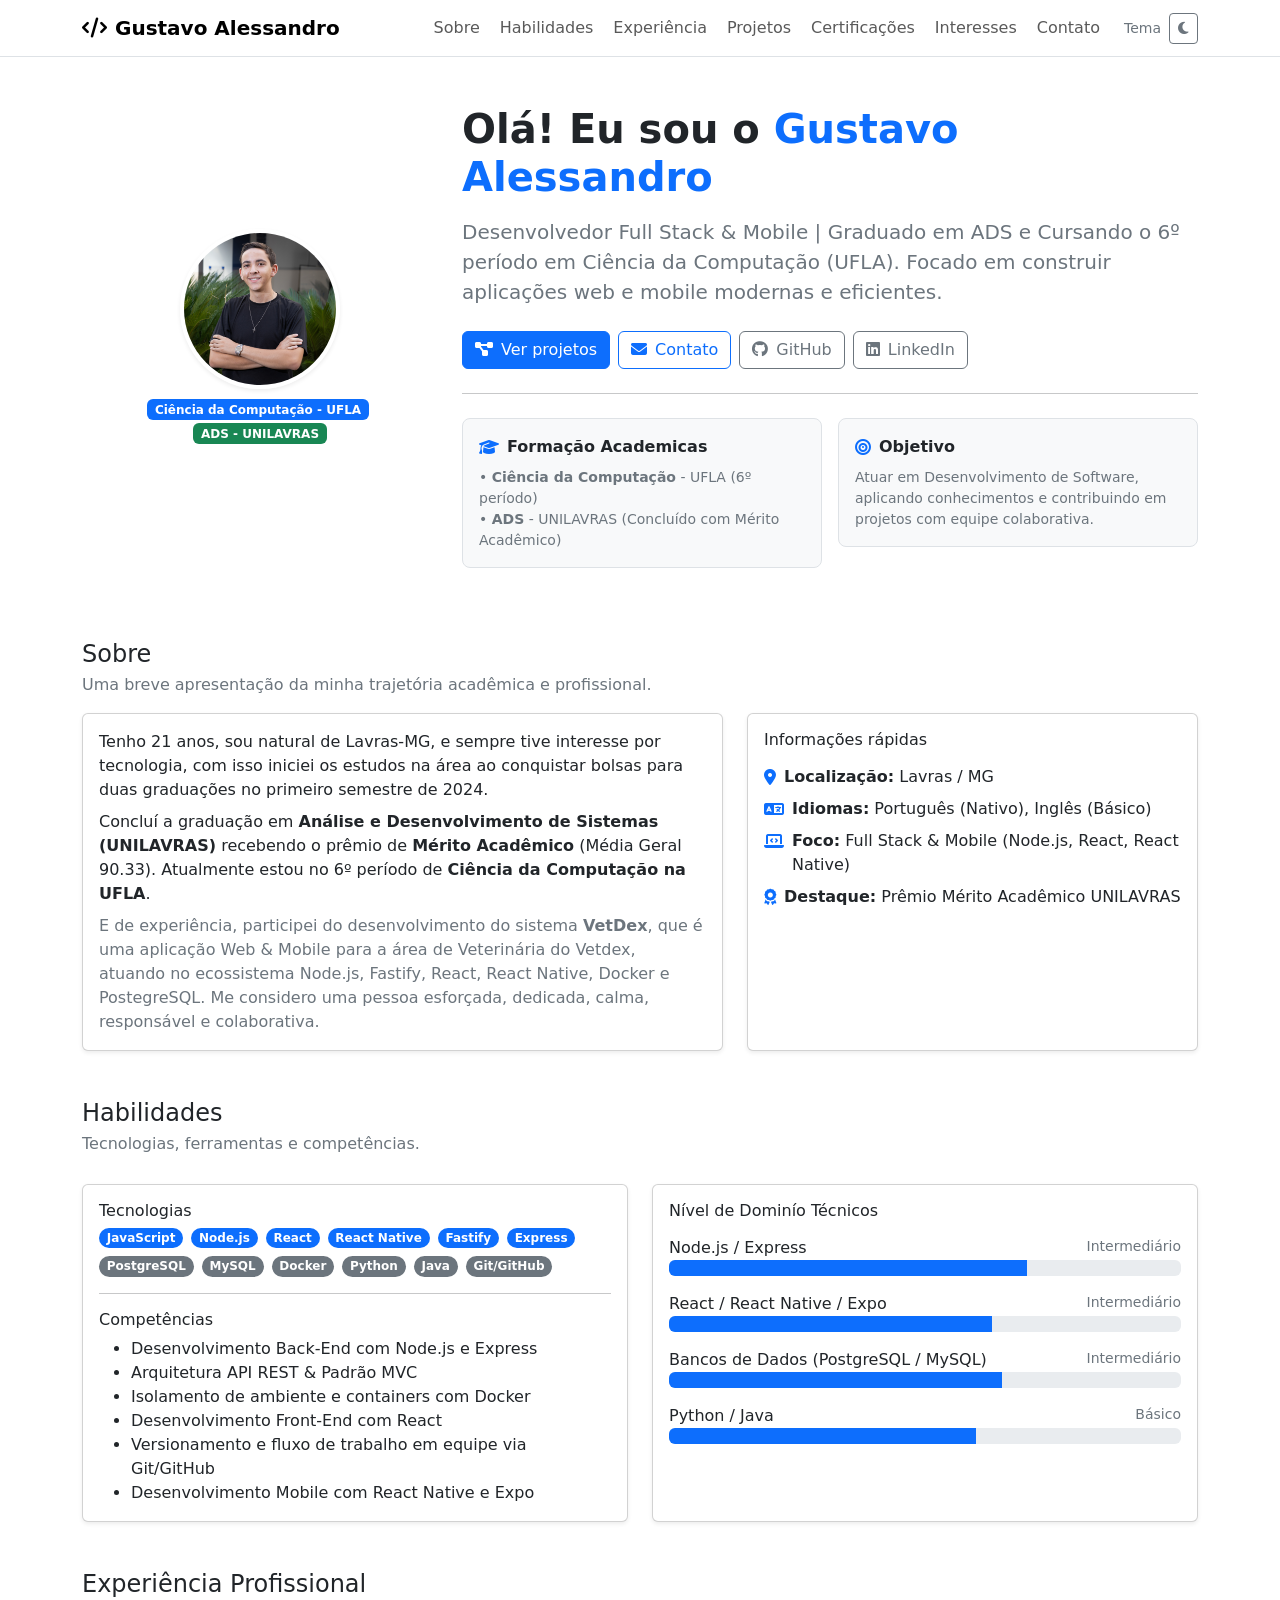
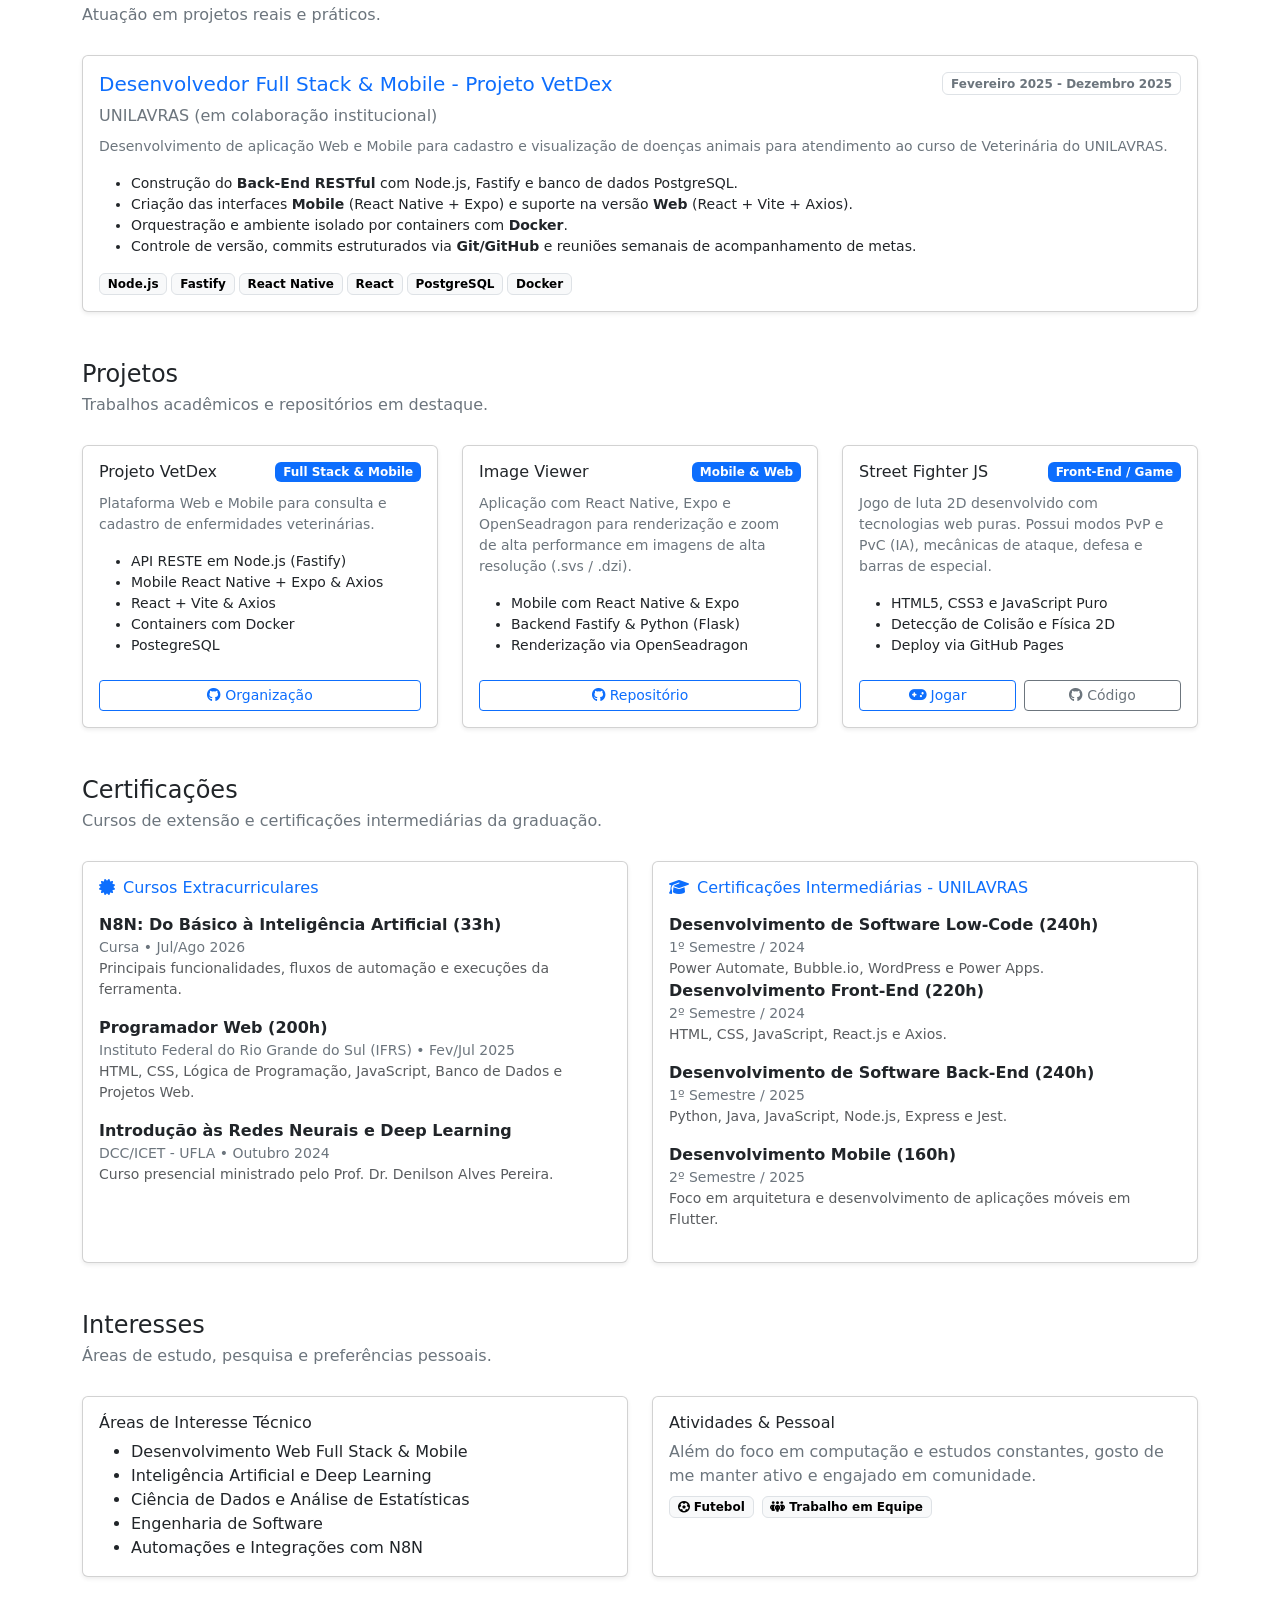
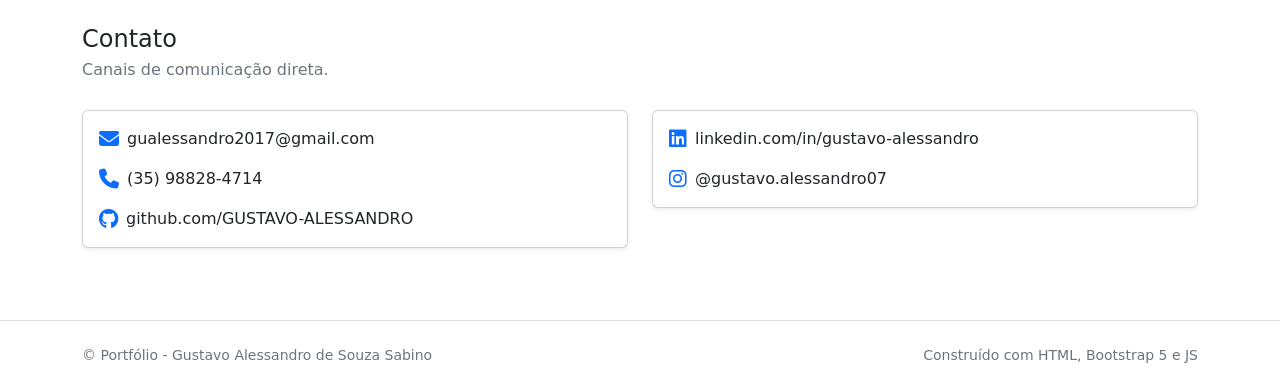
==== commit 1a754946: "fix(portfolio): atualiza foto de perfil" ====
--- a/bootstrap/index.html
+++ b/bootstrap/index.html
@@ -49,7 +49,7 @@
             <div class="container">
                 <div class="row align-items-center g-4">
                     <div class="col-12 col-lg-4 text-center">
-                        <img class="profile-img shadow-sm" src="assets/img/foto.svg" alt="Foto de Gustavo Alessandro">
+                        <img class="profile-img shadow-sm" src="assets/img/foto.png" alt="Foto de Gustavo Alessandro">
                         <div class="mt-2">
                             <span class="badge text-bg-primary me-1">Ciência da Computação - UFLA</span>
                             <span class="badge text-bg-success">ADS - UNILAVRAS</span>
